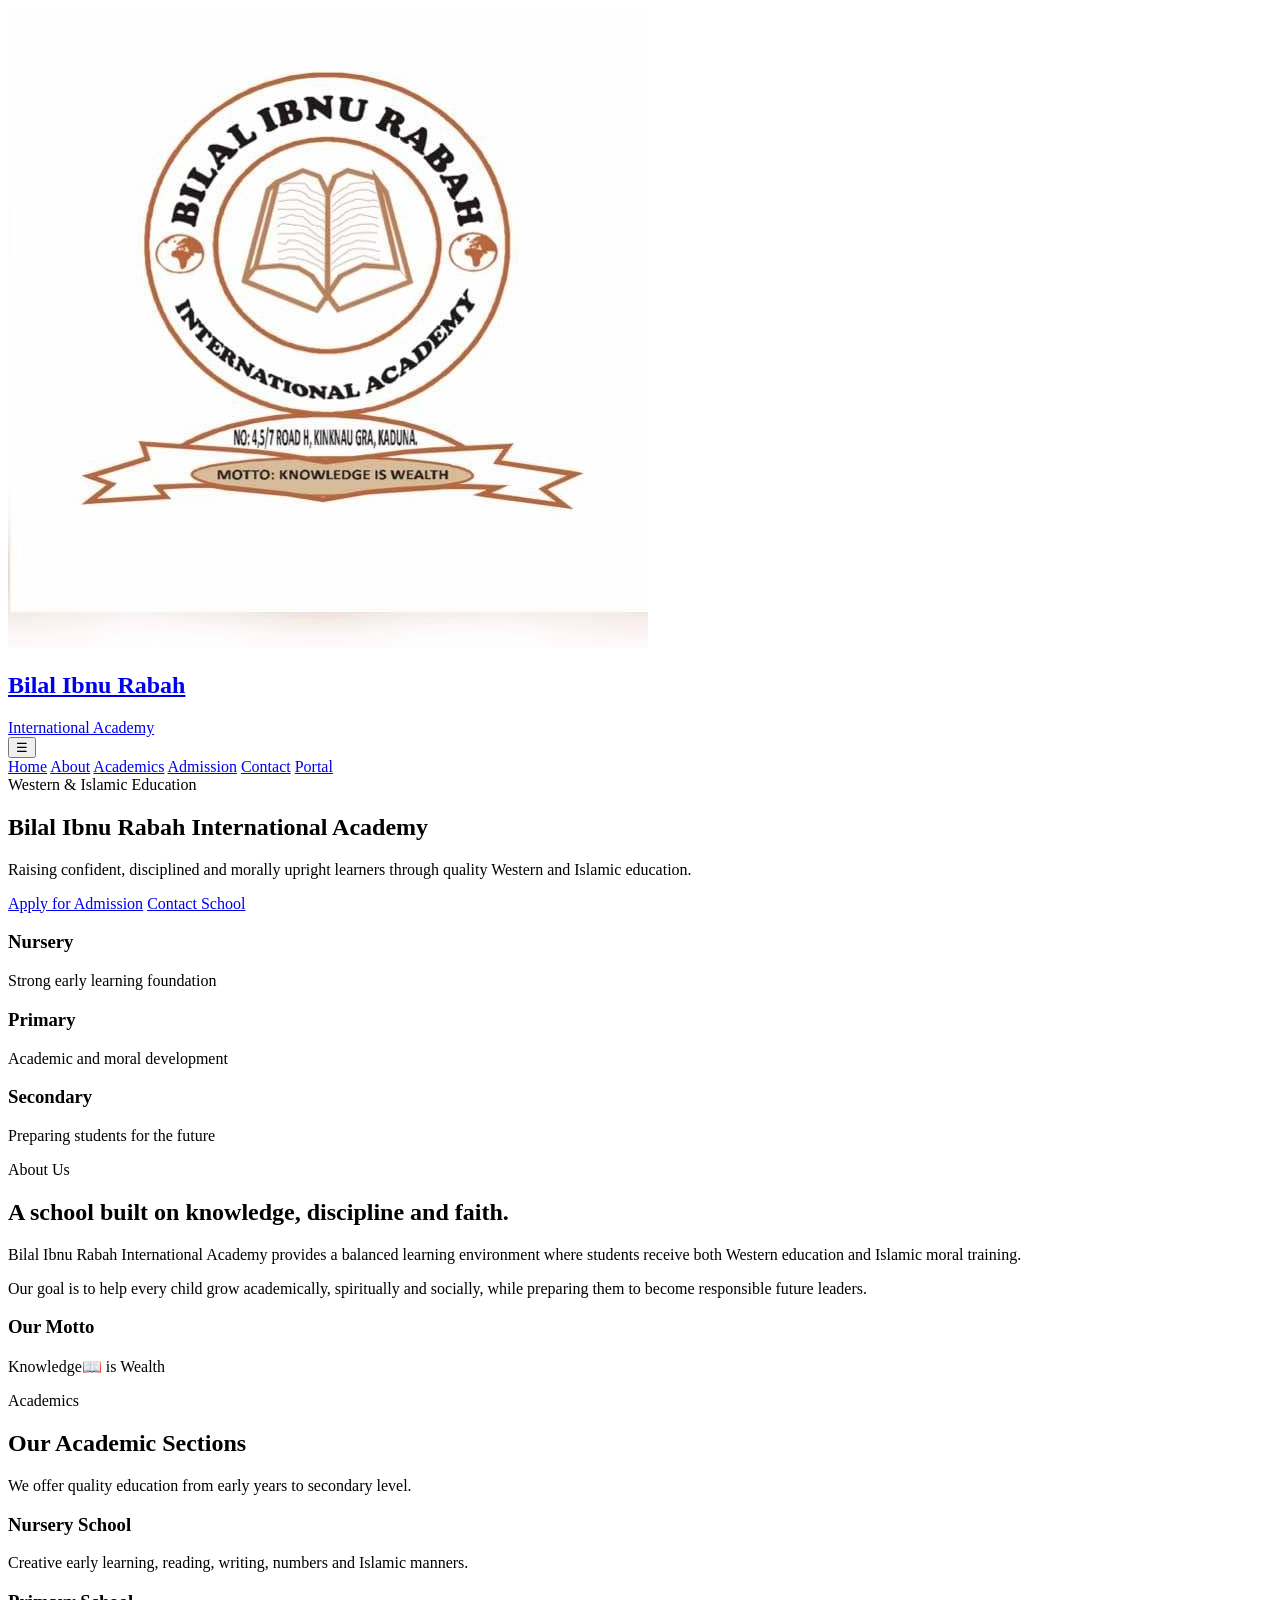
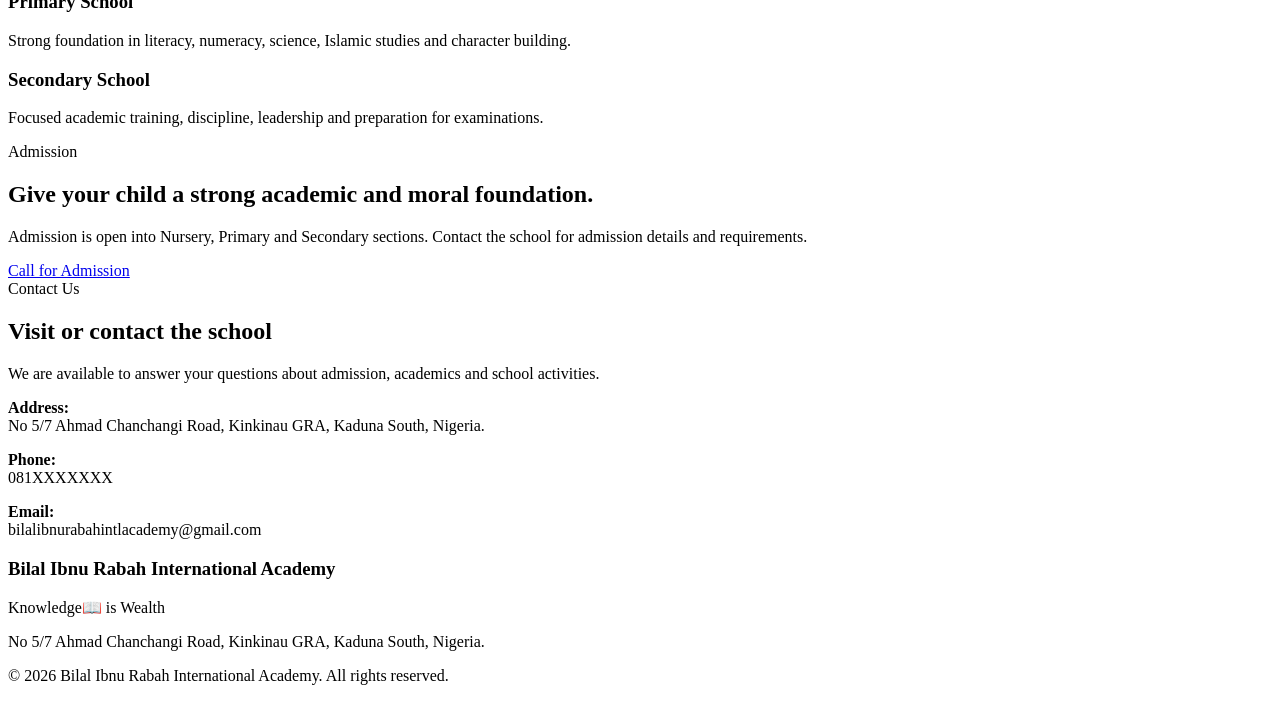
==== index.html @ 31c6681a "Create index.html" ====
<!DOCTYPE html>
<html lang="en">
<head>
  <meta charset="UTF-8" />
  <meta name="viewport" content="width=device-width, initial-scale=1.0" />
  <title>Bilal Ibnu Rabah International Academy</title>
  <link rel="stylesheet" href="style.css" />
</head>
<body>

<header class="header">
  <div class="container nav">
    <a href="index.html" class="logo-box">
      <img src="bilal logo.png" alt="Bilal Ibnu Rabah International Academy Logo">
      <div>
        <h2>Bilal Ibnu Rabah</h2>
        <span>International Academy</span>
      </div>
    </a>

    <button class="menu-btn" onclick="toggleMenu()">☰</button>

    <nav class="nav-links" id="navLinks">
      <a href="index.html">Home</a>
      <a href="#about">About</a>
      <a href="#academics">Academics</a>
      <a href="#admission">Admission</a>
      <a href="#contact">Contact</a>
      <a href="portal.html" class="portal-btn">Portal</a>
    </nav>
  </div>
</header>

<section class="hero">
  <div class="hero-overlay"></div>
  <div class="container hero-content">
    <span class="tag">Western & Islamic Education</span>
    <h1>Bilal Ibnu Rabah International Academy</h1>
    <p>
      Raising confident, disciplined and morally upright learners through quality
      Western and Islamic education.
    </p>

    <div class="hero-buttons">
      <a href="#admission" class="btn primary">Apply for Admission</a>
      <a href="#contact" class="btn secondary">Contact School</a>
    </div>
  </div>
</section>

<section class="stats">
  <div class="container stats-grid">
    <div>
      <h3>Nursery</h3>
      <p>Strong early learning foundation</p>
    </div>
    <div>
      <h3>Primary</h3>
      <p>Academic and moral development</p>
    </div>
    <div>
      <h3>Secondary</h3>
      <p>Preparing students for the future</p>
    </div>
  </div>
</section>

<section class="section" id="about">
  <div class="container about-grid">
    <div>
      <span class="section-tag">About Us</span>
      <h2>A school built on knowledge, discipline and faith.</h2>
      <p>
        Bilal Ibnu Rabah International Academy provides a balanced learning
        environment where students receive both Western education and Islamic
        moral training.
      </p>
      <p>
        Our goal is to help every child grow academically, spiritually and socially,
        while preparing them to become responsible future leaders.
      </p>
    </div>

    <div class="about-card">
      <h3>Our Motto</h3>
      <p>Knowledge📖 is Wealth</p>
    </div>
  </div>
</section>

<section class="section light" id="academics">
  <div class="container">
    <div class="center">
      <span class="section-tag">Academics</span>
      <h2>Our Academic Sections</h2>
      <p>We offer quality education from early years to secondary level.</p>
    </div>

    <div class="cards">
      <div class="card">
        <h3>Nursery School</h3>
        <p>Creative early learning, reading, writing, numbers and Islamic manners.</p>
      </div>

      <div class="card">
        <h3>Primary School</h3>
        <p>Strong foundation in literacy, numeracy, science, Islamic studies and character building.</p>
      </div>

      <div class="card">
        <h3>Secondary School</h3>
        <p>Focused academic training, discipline, leadership and preparation for examinations.</p>
      </div>
    </div>
  </div>
</section>

<section class="section admission" id="admission">
  <div class="container admission-box">
    <div>
      <span class="section-tag">Admission</span>
      <h2>Give your child a strong academic and moral foundation.</h2>
      <p>
        Admission is open into Nursery, Primary and Secondary sections.
        Contact the school for admission details and requirements.
      </p>
    </div>

    <a href="tel:081XXXXXXX" class="btn primary">Call for Admission</a>
  </div>
</section>

<section class="section" id="contact">
  <div class="container contact-grid">
    <div>
      <span class="section-tag">Contact Us</span>
      <h2>Visit or contact the school</h2>
      <p>We are available to answer your questions about admission, academics and school activities.</p>
    </div>

    <div class="contact-card">
      <p><strong>Address:</strong><br>No 5/7 Ahmad Chanchangi Road, Kinkinau GRA, Kaduna South, Nigeria.</p>
      <p><strong>Phone:</strong><br>081XXXXXXX</p>
      <p><strong>Email:</strong><br>bilalibnurabahintlacademy@gmail.com</p>
    </div>
  </div>
</section>

<footer class="footer">
  <div class="container footer-grid">
    <div>
      <h3>Bilal Ibnu Rabah International Academy</h3>
      <p>Knowledge📖 is Wealth</p>
    </div>

    <div>
      <p>No 5/7 Ahmad Chanchangi Road, Kinkinau GRA, Kaduna South, Nigeria.</p>
      <p>© 2026 Bilal Ibnu Rabah International Academy. All rights reserved.</p>
    </div>
  </div>
</footer>

<script>
  function toggleMenu() {
    document.getElementById("navLinks").classList.toggle("show");
  }
</script>

</body>
</html>
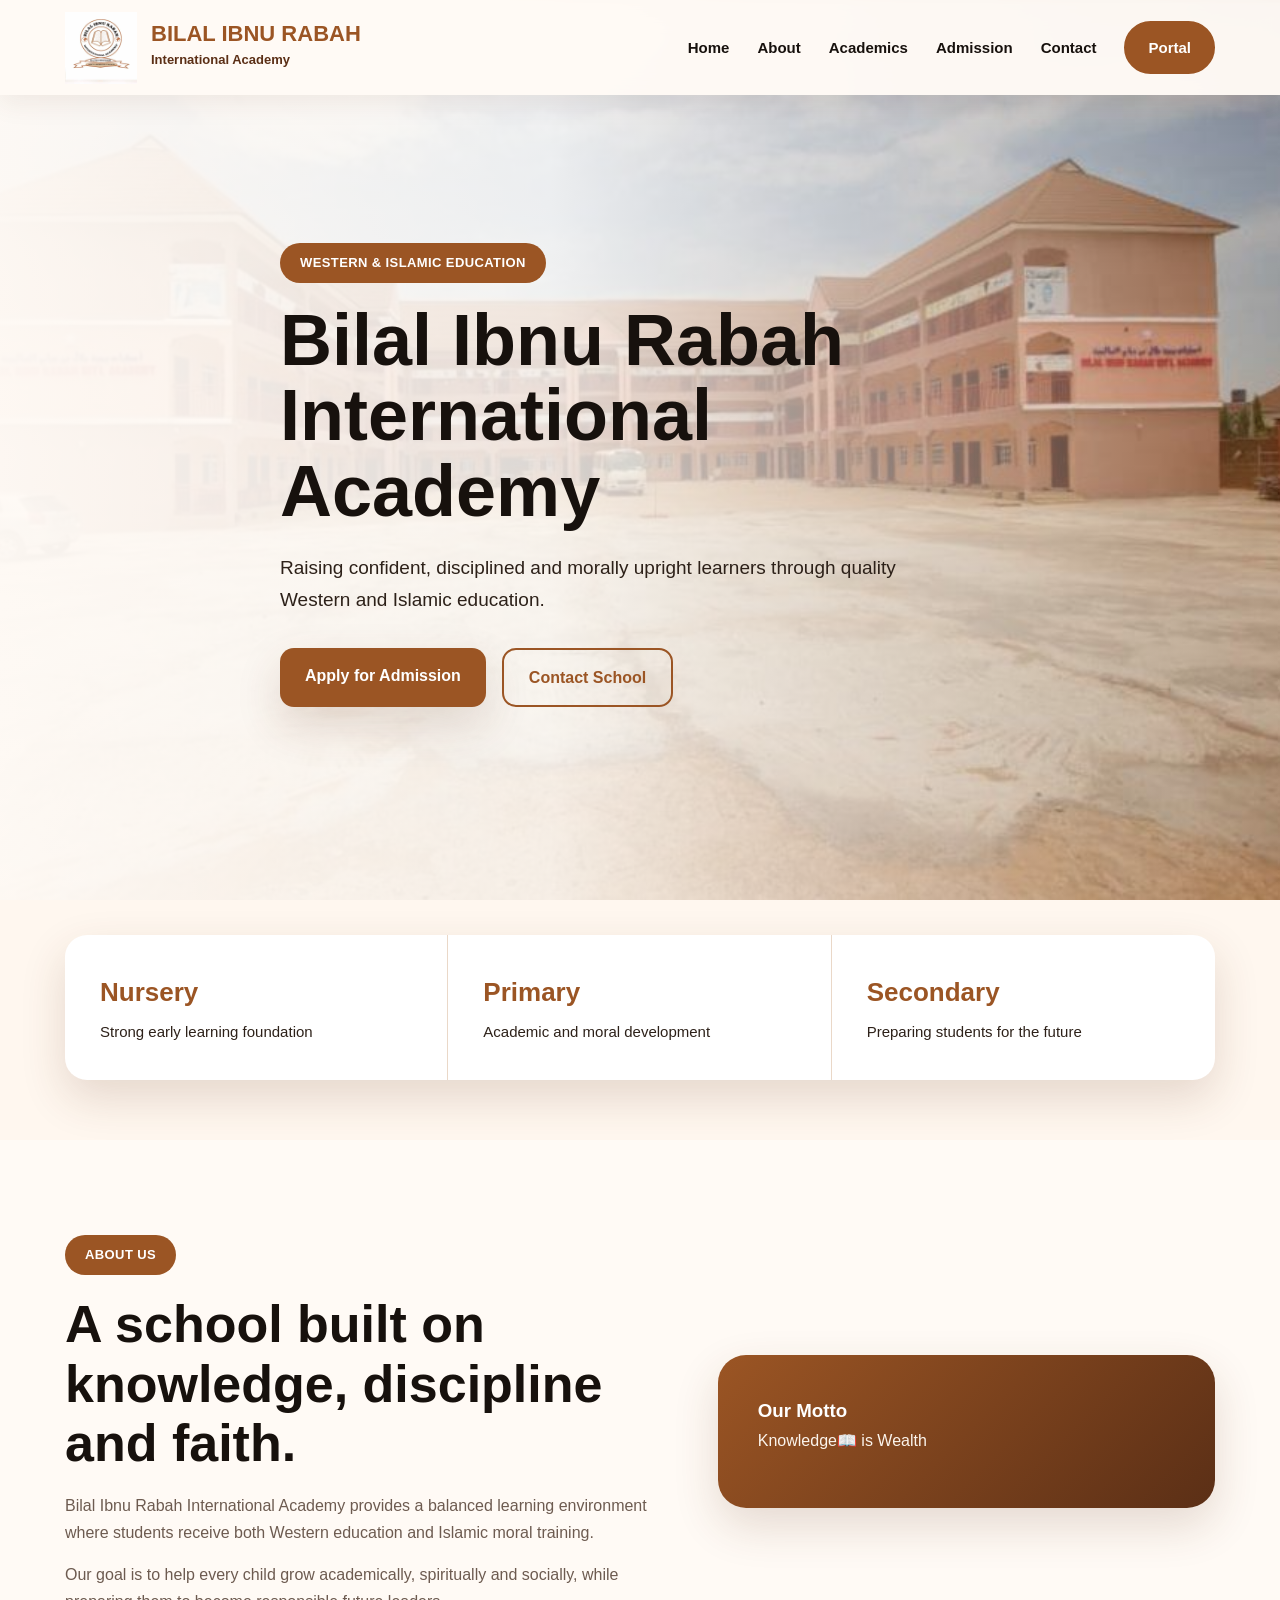
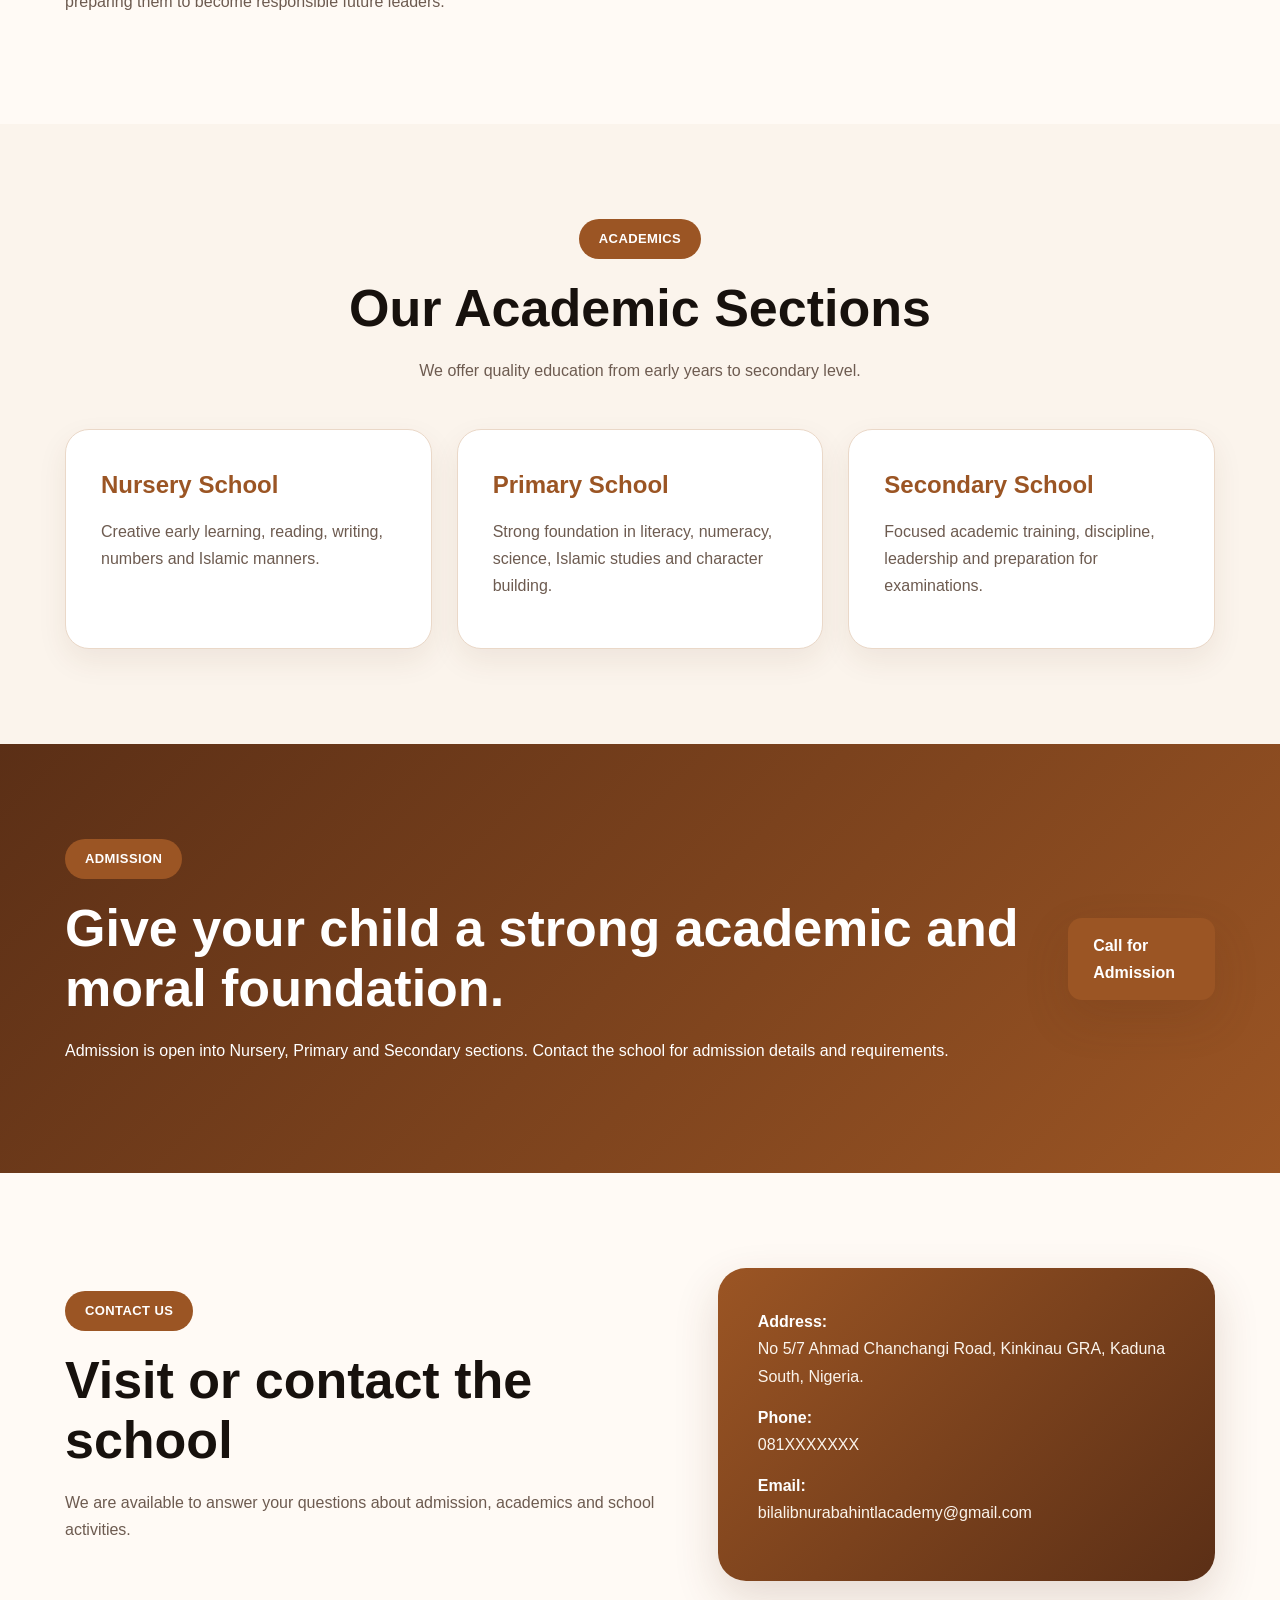
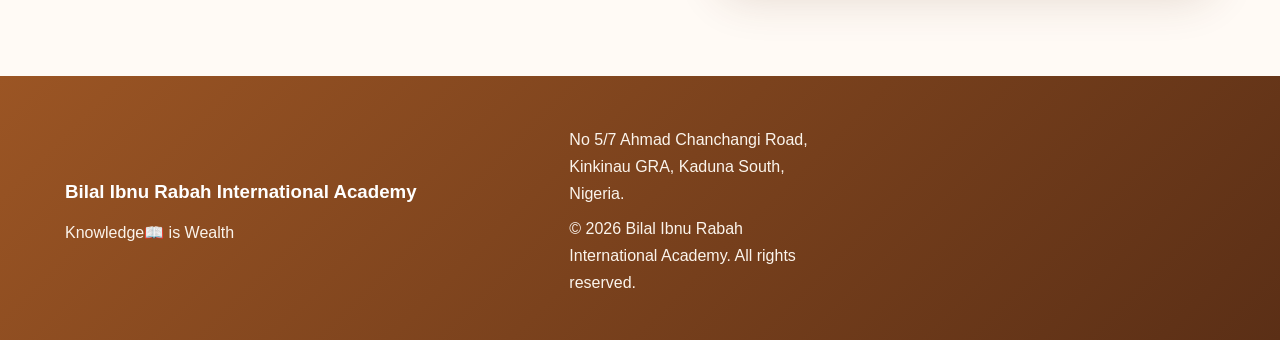
==== commit 765fadf8: "Update index.html" ====
--- a/index.html
+++ b/index.html
@@ -21,13 +21,13 @@
     <button class="menu-btn" onclick="toggleMenu()">☰</button>
 
     <nav class="nav-links" id="navLinks">
-      <a href="index.html">Home</a>
-      <a href="#about">About</a>
-      <a href="#academics">Academics</a>
-      <a href="#admission">Admission</a>
-      <a href="#contact">Contact</a>
-      <a href="portal.html" class="portal-btn">Portal</a>
-    </nav>
+  <a href="index.html">Home</a>
+  <a href="about.html">About</a>
+  <a href="academics.html">Academics</a>
+  <a href="admission.html">Admission</a>
+  <a href="contact.html">Contact</a>
+  <a href="portal.html" class="portal-btn">Portal</a>
+</nav>
   </div>
 </header>
 
--- a/style.css
+++ b/style.css
@@ -0,0 +1,664 @@
+* {
+  margin: 0;
+  padding: 0;
+  box-sizing: border-box;
+}
+
+:root {
+  --brown: #9b5524;
+  --brown-dark: #5b2f16;
+  --brown-light: #b66b32;
+  --cream: #fbf4ec;
+  --cream-soft: #fffaf5;
+  --white: #ffffff;
+  --black: #17110d;
+  --text: #2d2119;
+  --muted: #6d5b50;
+  --line: #ead8c8;
+  --shadow: 0 18px 45px rgba(91, 47, 22, 0.16);
+}
+
+html {
+  scroll-behavior: smooth;
+}
+
+body {
+  font-family: "Segoe UI", Arial, sans-serif;
+  background: var(--cream-soft);
+  color: var(--text);
+  line-height: 1.7;
+}
+
+.container {
+  width: min(1150px, 92%);
+  margin: auto;
+}
+
+/* HEADER */
+.header {
+  position: fixed;
+  top: 0;
+  width: 100%;
+  background: rgba(255, 250, 245, 0.97);
+  backdrop-filter: blur(14px);
+  z-index: 1000;
+  box-shadow: 0 8px 25px rgba(91, 47, 22, 0.08);
+}
+
+.nav {
+  height: 95px;
+  display: flex;
+  align-items: center;
+  justify-content: space-between;
+}
+
+.logo-box,
+.logo {
+  display: flex;
+  align-items: center;
+  gap: 14px;
+  text-decoration: none;
+  color: var(--black);
+}
+
+.logo-box img,
+.logo img {
+  width: 72px;
+  height: 72px;
+  object-fit: contain;
+}
+
+.logo-box h2,
+.logo h2 {
+  color: var(--brown);
+  font-size: 22px;
+  line-height: 1.05;
+  text-transform: uppercase;
+  font-weight: 900;
+}
+
+.logo-box span,
+.logo span {
+  color: var(--brown-dark);
+  font-size: 13px;
+  font-weight: 700;
+}
+
+.nav-links {
+  display: flex;
+  align-items: center;
+  gap: 28px;
+}
+
+.nav-links a {
+  color: var(--black);
+  text-decoration: none;
+  font-weight: 700;
+  font-size: 15px;
+  transition: 0.3s ease;
+}
+
+.nav-links a:hover,
+.nav-links a.active {
+  color: var(--brown);
+}
+
+.cta-btn,
+.portal-btn {
+  background: var(--brown);
+  color: var(--white) !important;
+  padding: 12px 22px;
+  border-radius: 35px;
+  border: 2px solid var(--brown);
+}
+
+.cta-btn:hover,
+.portal-btn:hover {
+  background: var(--brown-dark);
+  border-color: var(--brown-dark);
+}
+
+.menu-btn {
+  display: none;
+  border: none;
+  background: var(--brown);
+  color: var(--white);
+  font-size: 27px;
+  width: 48px;
+  height: 48px;
+  border-radius: 14px;
+  cursor: pointer;
+}
+
+/* HERO */
+.hero {
+  min-height: 100vh;
+  background: url("baground.jpg") center/cover no-repeat;
+  position: relative;
+  display: flex;
+  align-items: center;
+  padding-top: 110px;
+}
+
+.hero-overlay {
+  position: absolute;
+  inset: 0;
+  background: linear-gradient(
+    90deg,
+    rgba(255, 250, 245, 0.98) 0%,
+    rgba(255, 250, 245, 0.86) 43%,
+    rgba(155, 85, 36, 0.30) 100%
+  );
+}
+
+.hero-content {
+  position: relative;
+  z-index: 2;
+  max-width: 720px;
+}
+
+.tag,
+.hero-tag,
+.section-tag {
+  display: inline-block;
+  background: var(--brown);
+  color: var(--white);
+  padding: 9px 20px;
+  border-radius: 35px;
+  font-size: 13px;
+  font-weight: 900;
+  text-transform: uppercase;
+  letter-spacing: 0.4px;
+  margin-bottom: 20px;
+}
+
+.hero h1 {
+  color: var(--black);
+  font-size: clamp(42px, 6vw, 72px);
+  line-height: 1.05;
+  margin-bottom: 22px;
+  font-weight: 900;
+  max-width: 760px;
+}
+
+.hero h1 span {
+  color: var(--brown);
+}
+
+.hero p {
+  color: var(--text);
+  font-size: 19px;
+  max-width: 620px;
+  font-weight: 500;
+}
+
+.hero-buttons {
+  display: flex;
+  gap: 16px;
+  flex-wrap: wrap;
+  margin-top: 32px;
+}
+
+.btn {
+  display: inline-block;
+  padding: 14px 25px;
+  border-radius: 14px;
+  text-decoration: none;
+  font-weight: 900;
+  transition: 0.3s ease;
+}
+
+.primary,
+.primary-btn {
+  background: var(--brown);
+  color: var(--white);
+  box-shadow: var(--shadow);
+}
+
+.primary:hover,
+.primary-btn:hover {
+  background: var(--brown-dark);
+  transform: translateY(-3px);
+}
+
+.secondary,
+.outline-btn {
+  border: 2px solid var(--brown);
+  color: var(--brown);
+  background: transparent;
+}
+
+.secondary:hover,
+.outline-btn:hover {
+  background: var(--brown);
+  color: var(--white);
+}
+
+/* STATS / PROGRAM STRIP */
+.stats,
+.program-strip {
+  position: relative;
+  margin-top: -65px;
+  z-index: 5;
+}
+
+.stats-grid,
+.program-grid {
+  display: grid;
+  grid-template-columns: repeat(3, 1fr);
+  background: var(--white);
+  border-radius: 22px;
+  box-shadow: var(--shadow);
+  overflow: hidden;
+}
+
+.stats-grid div,
+.program-box {
+  padding: 35px;
+  border-right: 1px solid var(--line);
+}
+
+.stats-grid div:last-child,
+.program-box:last-child {
+  border-right: none;
+}
+
+.stats-grid h3,
+.program-box h3 {
+  color: var(--brown);
+  font-size: 26px;
+  margin-bottom: 5px;
+}
+
+.stats-grid p,
+.program-box p {
+  color: var(--text);
+  font-size: 15px;
+}
+
+.icon {
+  width: 58px;
+  height: 58px;
+  background: var(--brown);
+  color: var(--white);
+  border-radius: 50%;
+  display: grid;
+  place-items: center;
+  font-size: 25px;
+  margin-bottom: 12px;
+}
+
+/* SECTIONS */
+.section {
+  padding: 95px 0;
+}
+
+.light {
+  background: var(--cream);
+}
+
+.section h2 {
+  color: var(--black);
+  font-size: clamp(32px, 5vw, 52px);
+  line-height: 1.15;
+  margin-bottom: 18px;
+  font-weight: 900;
+}
+
+.section p {
+  color: var(--muted);
+  margin-bottom: 14px;
+}
+
+.about-grid,
+.contact-grid,
+.why-grid,
+.footer-grid {
+  display: grid;
+  grid-template-columns: 1.1fr 0.9fr;
+  gap: 45px;
+  align-items: center;
+}
+
+.about-card,
+.contact-card,
+.motto-card {
+  background: linear-gradient(135deg, var(--brown), var(--brown-dark));
+  color: var(--white);
+  padding: 40px;
+  border-radius: 28px;
+  box-shadow: var(--shadow);
+}
+
+.about-card h3,
+.contact-card strong {
+  color: var(--white);
+}
+
+.about-card p,
+.contact-card p {
+  color: var(--cream);
+}
+
+.motto-card {
+  text-align: center;
+}
+
+.motto-card img {
+  width: 135px;
+  height: 135px;
+  object-fit: contain;
+  background: var(--white);
+  border-radius: 50%;
+  padding: 10px;
+  margin-bottom: 18px;
+}
+
+.motto-card h3 {
+  font-size: 34px;
+  line-height: 1.2;
+}
+
+.center,
+.section-heading {
+  text-align: center;
+  max-width: 720px;
+  margin: 0 auto 45px;
+}
+
+.cards {
+  display: grid;
+  grid-template-columns: repeat(3, 1fr);
+  gap: 25px;
+}
+
+.card {
+  background: var(--white);
+  padding: 35px;
+  border-radius: 24px;
+  border: 1px solid var(--line);
+  box-shadow: 0 12px 30px rgba(91, 47, 22, 0.08);
+  transition: 0.3s ease;
+}
+
+.card:hover {
+  transform: translateY(-8px);
+  box-shadow: var(--shadow);
+}
+
+.card h3 {
+  color: var(--brown);
+  font-size: 24px;
+  margin-bottom: 12px;
+}
+
+/* ADMISSION */
+.admission {
+  background: linear-gradient(135deg, var(--brown-dark), var(--brown));
+  color: var(--white);
+}
+
+.admission h2,
+.admission p {
+  color: var(--white);
+}
+
+.admission-box {
+  display: flex;
+  justify-content: space-between;
+  align-items: center;
+  gap: 35px;
+}
+
+.white-btn {
+  background: var(--white);
+  color: var(--brown);
+}
+
+.white-btn:hover {
+  background: var(--cream);
+  transform: translateY(-3px);
+}
+
+.light-tag {
+  background: var(--white);
+  color: var(--brown);
+}
+
+/* GALLERY */
+.gallery-preview {
+  display: grid;
+  grid-template-columns: repeat(3, 1fr);
+  gap: 25px;
+}
+
+.gallery-preview div {
+  height: 210px;
+  border-radius: 24px;
+  background: linear-gradient(135deg, var(--brown), var(--brown-dark));
+  color: var(--white);
+  display: grid;
+  place-items: center;
+  font-weight: 900;
+  font-size: 22px;
+  box-shadow: var(--shadow);
+}
+
+/* FOOTER */
+.footer {
+  background: linear-gradient(135deg, var(--brown), var(--brown-dark));
+  color: var(--white);
+  padding: 50px 0 0;
+}
+
+.footer-grid {
+  grid-template-columns: 1.3fr 0.7fr 1fr;
+  padding-bottom: 35px;
+}
+
+.footer-brand {
+  display: flex;
+  align-items: center;
+  gap: 15px;
+}
+
+.footer-brand img {
+  width: 78px;
+  height: 78px;
+  object-fit: contain;
+  background: var(--white);
+  border-radius: 50%;
+  padding: 6px;
+}
+
+.footer h3,
+.footer h4 {
+  color: var(--white);
+  margin-bottom: 12px;
+}
+
+.footer p,
+.footer a {
+  color: var(--cream);
+  text-decoration: none;
+  display: block;
+  margin-bottom: 8px;
+}
+
+.footer a:hover {
+  color: var(--white);
+}
+
+.copyright {
+  text-align: center;
+  padding: 18px;
+  border-top: 1px solid rgba(255,255,255,0.18);
+  color: var(--cream);
+}
+
+/* MOBILE */
+@media (max-width: 900px) {
+  .nav {
+    height: 86px;
+  }
+
+  .logo-box img,
+  .logo img {
+    width: 55px;
+    height: 55px;
+  }
+
+  .logo-box h2,
+  .logo h2 {
+    font-size: 15px;
+  }
+
+  .logo-box span,
+  .logo span {
+    font-size: 11px;
+  }
+
+  .menu-btn {
+    display: block;
+  }
+
+  .nav-links {
+    position: absolute;
+    top: 86px;
+    left: 0;
+    width: 100%;
+    background: var(--cream-soft);
+    flex-direction: column;
+    align-items: flex-start;
+    padding: 25px 7%;
+    display: none;
+    box-shadow: 0 18px 35px rgba(91, 47, 22, 0.14);
+  }
+
+  .nav-links.show {
+    display: flex;
+  }
+
+  .nav-links a {
+    width: 100%;
+  }
+
+  .hero {
+    min-height: 92vh;
+    padding-top: 95px;
+  }
+
+  .hero h1 {
+    font-size: 42px;
+  }
+
+  .hero p {
+    font-size: 17px;
+  }
+
+  .stats,
+  .program-strip {
+    margin-top: 0;
+  }
+
+  .stats-grid,
+  .program-grid,
+  .cards,
+  .gallery-preview,
+  .about-grid,
+  .contact-grid,
+  .why-grid,
+  .footer-grid {
+    grid-template-columns: 1fr;
+  }
+
+  .stats-grid div,
+  .program-box {
+    border-right: none;
+    border-bottom: 1px solid var(--line);
+  }
+
+  .stats-grid div:last-child,
+  .program-box:last-child {
+    border-bottom: none;
+  }
+
+  .admission-box {
+    flex-direction: column;
+    align-items: flex-start;
+  }
+
+  .section {
+    padding: 75px 0;
+  }
+}
+
+/* FIX PROGRAM CARD POSITION */
+.stats,
+.program-strip {
+  margin-top: 0 !important;
+  padding: 35px 0 60px;
+  background: #fff7ef;
+}
+
+.stats-grid,
+.program-grid {
+  margin-top: 0 !important;
+}
+
+.hero {
+  padding-bottom: 60px;
+}
+
+@media (max-width: 900px) {
+  .stats,
+  .program-strip {
+    padding: 25px 0 45px;
+  }
+}
+
+.page-hero {
+  min-height: 55vh;
+  background: url("baground.jpg") center/cover no-repeat;
+  position: relative;
+  display: flex;
+  align-items: center;
+  padding-top: 130px;
+}
+
+.page-hero-overlay {
+  position: absolute;
+  inset: 0;
+  background: linear-gradient(
+    90deg,
+    rgba(255, 255, 255, 0.96),
+    rgba(255, 247, 239, 0.88),
+    rgba(155, 85, 36, 0.35)
+  );
+}
+
+.page-hero-content {
+  position: relative;
+  z-index: 2;
+  max-width: 760px;
+}
+
+.page-hero h1 {
+  font-size: clamp(38px, 6vw, 65px);
+  line-height: 1.05;
+  color: var(--black);
+  margin-bottom: 18px;
+}
+
+.page-hero p {
+  color: var(--text);
+  font-size: 19px;
+  max-width: 680px;
+}
+
+.about-page {
+  background: var(--white);
+}
+
+
+
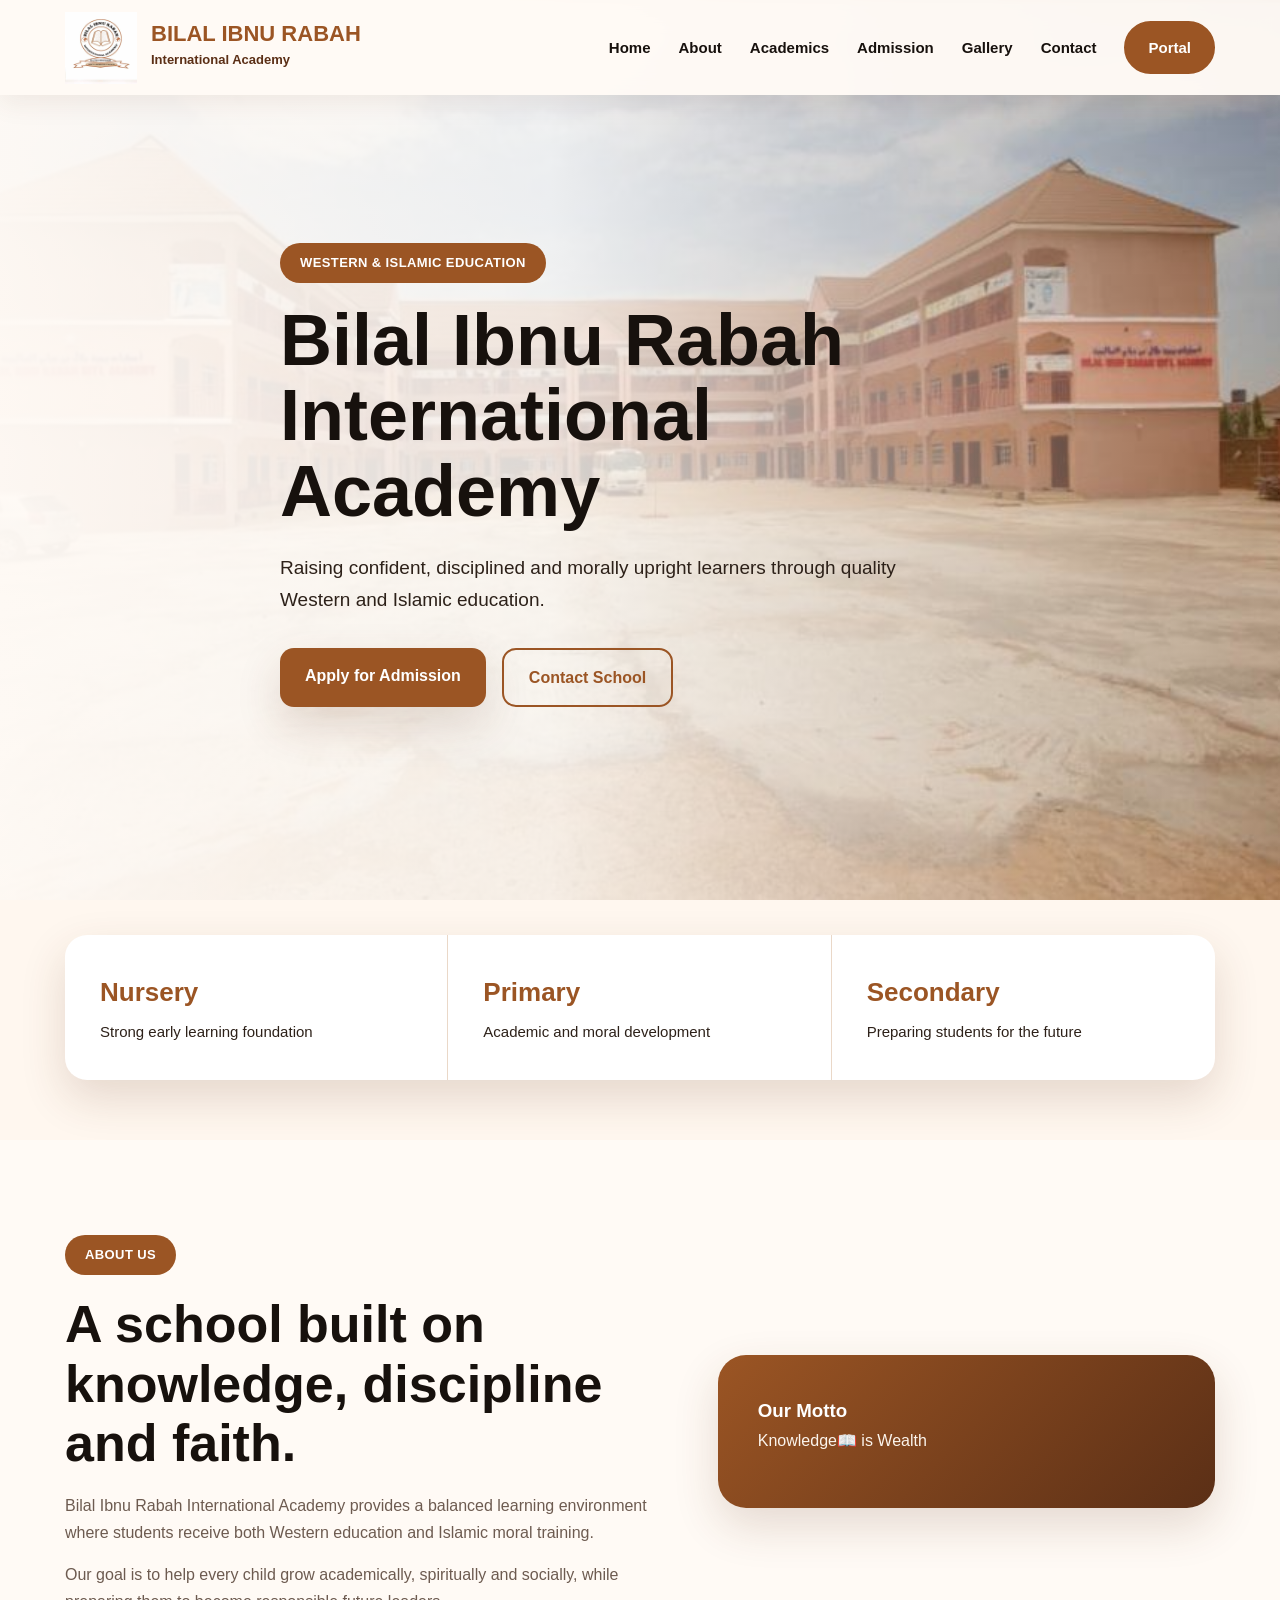
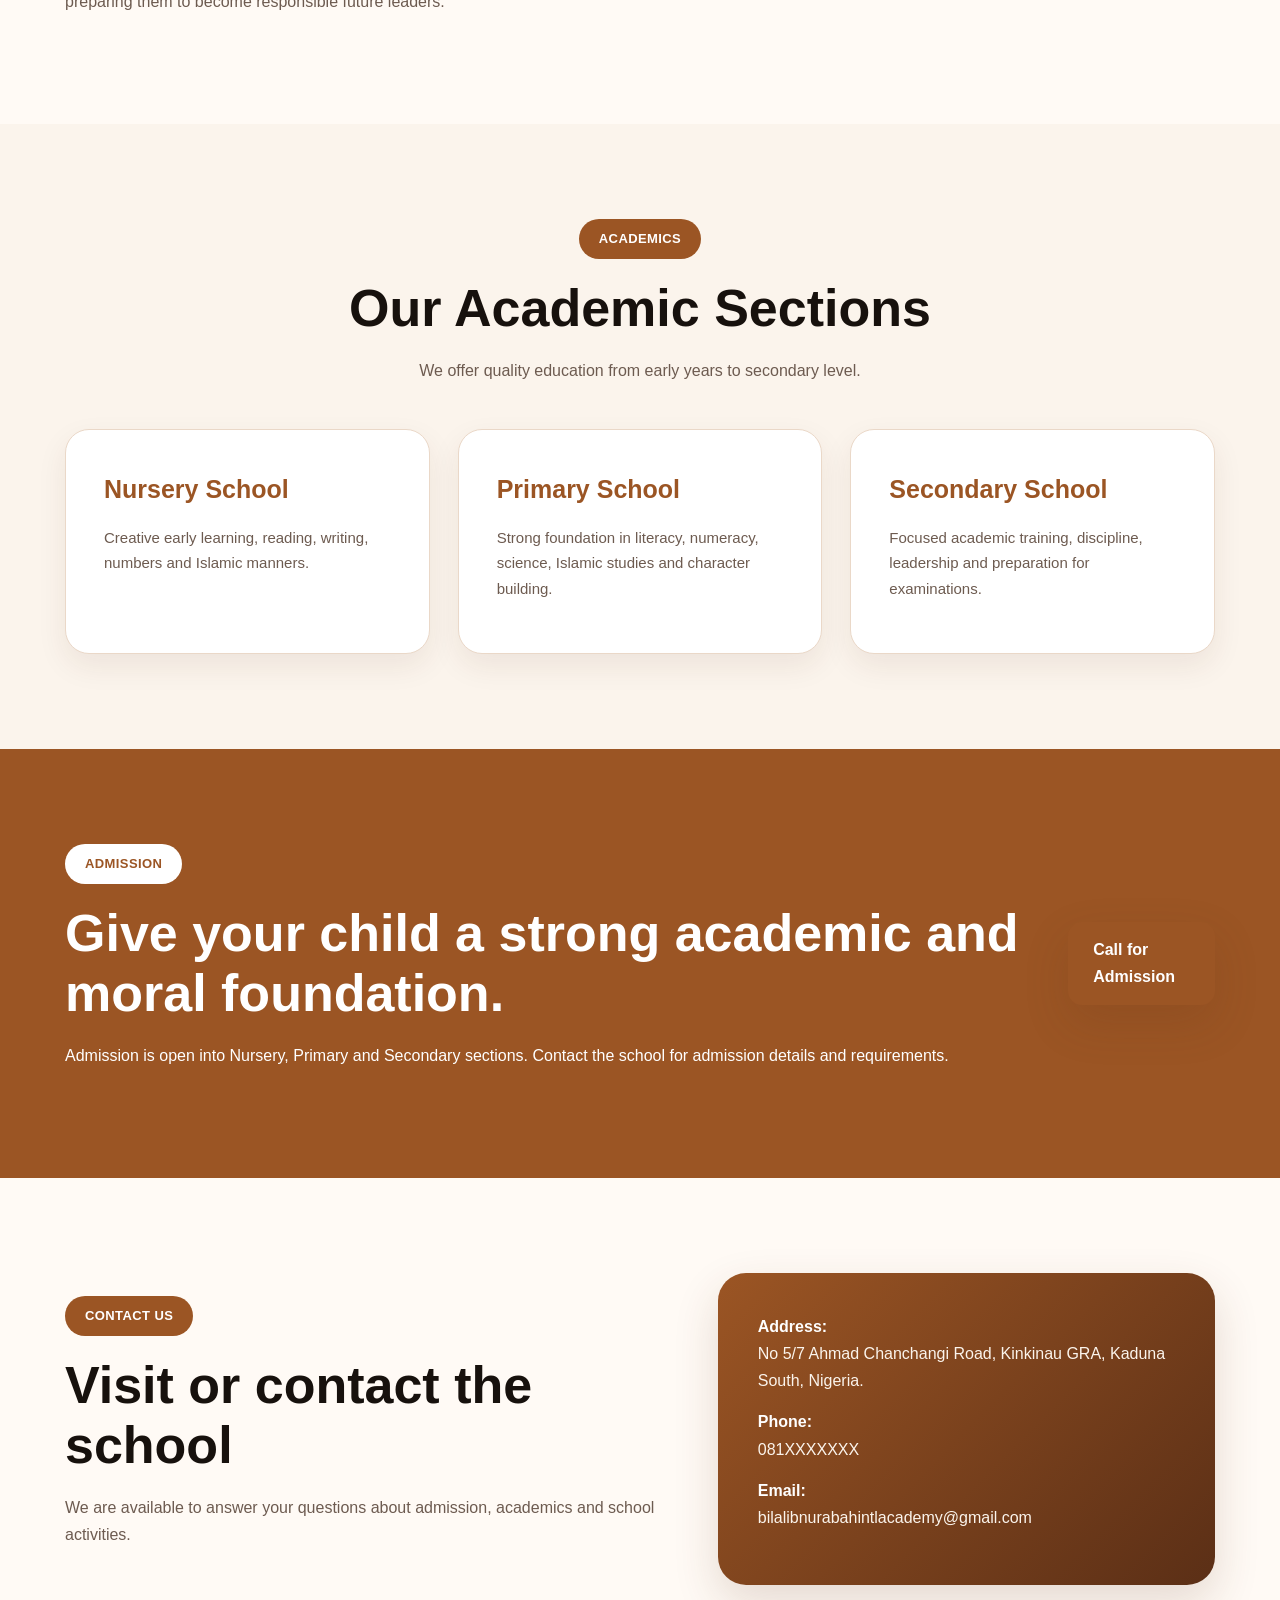
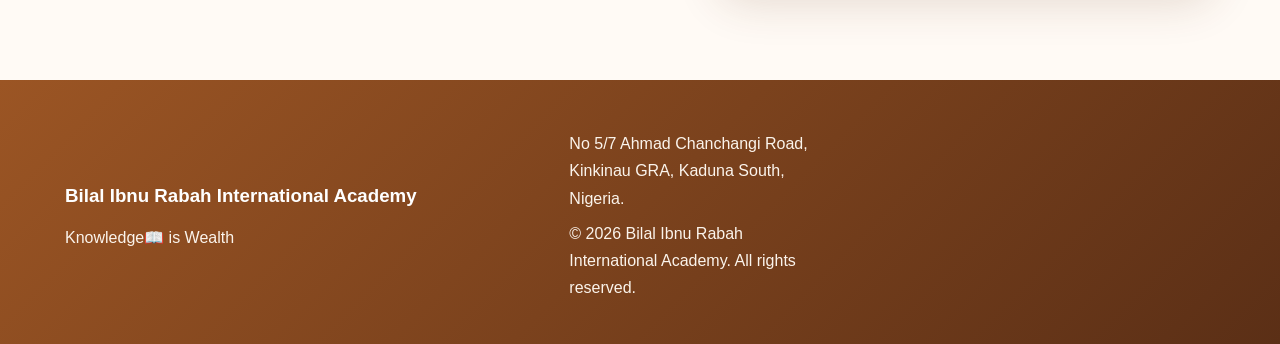
==== commit a9aeed2d: "Update index.html" ====
--- a/index.html
+++ b/index.html
@@ -25,6 +25,7 @@
   <a href="about.html">About</a>
   <a href="academics.html">Academics</a>
   <a href="admission.html">Admission</a>
+  <a href="gallery.html">Gallery</a>
   <a href="contact.html">Contact</a>
   <a href="portal.html" class="portal-btn">Portal</a>
 </nav>
--- a/style.css
+++ b/style.css
@@ -660,5 +660,1026 @@
   background: var(--white);
 }
 
-
-
+/* =========================
+ACADEMICS PAGE
+========================= */
+
+.page-hero {
+  min-height: 58vh;
+  background: url("baground.jpg") center/cover no-repeat;
+  position: relative;
+  display: flex;
+  align-items: center;
+  padding-top: 120px;
+}
+
+.page-hero-overlay {
+  position: absolute;
+  inset: 0;
+  background: linear-gradient(
+    90deg,
+    rgba(255,255,255,0.97) 0%,
+    rgba(255,247,239,0.90) 45%,
+    rgba(155,85,36,0.30) 100%
+  );
+}
+
+.page-hero-content {
+  position: relative;
+  z-index: 2;
+  max-width: 760px;
+}
+
+.page-hero h1 {
+  color: var(--black);
+  font-size: clamp(40px, 6vw, 68px);
+  line-height: 1.05;
+  margin-bottom: 18px;
+  font-weight: 900;
+}
+
+.page-hero p {
+  color: var(--text);
+  font-size: 19px;
+  max-width: 680px;
+}
+
+/* SECTION HEADING */
+
+.section-heading {
+  text-align: center;
+  max-width: 760px;
+  margin: 0 auto 50px;
+}
+
+.section-heading h2 {
+  margin-top: 12px;
+}
+
+/* CARDS */
+
+.cards {
+  display: grid;
+  grid-template-columns: repeat(3, 1fr);
+  gap: 28px;
+}
+
+.card {
+  background: var(--white);
+  padding: 38px;
+  border-radius: 24px;
+  border: 1px solid var(--line);
+  box-shadow: 0 12px 30px rgba(75, 40, 21, 0.08);
+  transition: 0.3s ease;
+}
+
+.card:hover {
+  transform: translateY(-8px);
+  box-shadow: var(--shadow);
+}
+
+.card h3 {
+  color: var(--brown);
+  font-size: 25px;
+  margin-bottom: 14px;
+  font-weight: 900;
+}
+
+.card p {
+  color: var(--muted);
+  font-size: 15px;
+}
+
+/* WHY GRID */
+
+.why-grid {
+  display: grid;
+  grid-template-columns: 1.1fr 0.9fr;
+  gap: 45px;
+  align-items: center;
+}
+
+/* FEATURES */
+
+.features {
+  margin-top: 25px;
+}
+
+.features p {
+  background: var(--white);
+  border-left: 4px solid var(--brown);
+  padding: 14px 18px;
+  border-radius: 10px;
+  margin-bottom: 14px;
+  font-weight: 700;
+  color: var(--text);
+  box-shadow: 0 5px 15px rgba(75, 40, 21, 0.05);
+}
+
+/* STATS CARD */
+
+.stats-card {
+  background: linear-gradient(
+    135deg,
+    var(--brown),
+    var(--dark)
+  );
+  padding: 40px;
+  border-radius: 28px;
+  color: var(--white);
+  box-shadow: var(--shadow);
+}
+
+.stats-card div {
+  padding-bottom: 22px;
+  margin-bottom: 22px;
+  border-bottom: 1px solid rgba(255,255,255,0.18);
+}
+
+.stats-card div:last-child {
+  border-bottom: none;
+  margin-bottom: 0;
+  padding-bottom: 0;
+}
+
+.stats-card h3 {
+  font-size: 38px;
+  margin-bottom: 8px;
+  font-weight: 900;
+}
+
+.stats-card p {
+  color: var(--cream);
+}
+
+/* ADMISSION */
+
+.admission {
+  background: linear-gradient(
+    135deg,
+    var(--dark),
+    var(--brown)
+  );
+}
+
+.admission-box {
+  display: flex;
+  justify-content: space-between;
+  align-items: center;
+  gap: 35px;
+}
+
+.light-tag {
+  background: var(--white);
+  color: var(--brown);
+}
+
+.white-btn {
+  background: var(--white);
+  color: var(--brown);
+  padding: 15px 28px;
+  border-radius: 14px;
+  font-weight: 900;
+  text-decoration: none;
+}
+
+.white-btn:hover {
+  background: var(--cream);
+  transform: translateY(-3px);
+}
+
+/* MOBILE */
+
+@media (max-width: 900px) {
+
+  .page-hero {
+    min-height: 50vh;
+    padding-top: 100px;
+  }
+
+  .page-hero h1 {
+    font-size: 42px;
+  }
+
+  .page-hero p {
+    font-size: 17px;
+  }
+
+  .cards,
+  .why-grid {
+    grid-template-columns: 1fr;
+  }
+
+  .admission-box {
+    flex-direction: column;
+    align-items: flex-start;
+  }
+
+}
+
+/* ADMISSION FORM */
+
+.admission-form {
+  background: var(--white);
+  padding: 45px;
+  border-radius: 28px;
+  box-shadow: var(--shadow);
+  border: 1px solid var(--line);
+  max-width: 1000px;
+  margin: auto;
+}
+
+.form-grid {
+  display: grid;
+  grid-template-columns: repeat(2, 1fr);
+  gap: 22px;
+}
+
+.input-box {
+  margin-bottom: 22px;
+}
+
+.input-box label {
+  display: block;
+  margin-bottom: 8px;
+  color: var(--brown);
+  font-weight: 800;
+}
+
+.input-box input,
+.input-box select,
+.input-box textarea {
+  width: 100%;
+  padding: 15px;
+  border-radius: 14px;
+  border: 1px solid var(--line);
+  background: var(--cream);
+  font-size: 15px;
+  outline: none;
+  color: var(--text);
+}
+
+.input-box input:focus,
+.input-box select:focus,
+.input-box textarea:focus {
+  border-color: var(--brown);
+}
+
+.submit-btn {
+  width: 100%;
+  border: none;
+  background: var(--brown);
+  color: var(--white);
+  padding: 16px;
+  border-radius: 14px;
+  font-size: 16px;
+  font-weight: 900;
+  cursor: pointer;
+  transition: 0.3s ease;
+}
+
+.submit-btn:hover {
+  background: var(--dark);
+}
+
+@media (max-width: 900px) {
+
+  .admission-form {
+    padding: 28px;
+  }
+
+  .form-grid {
+    grid-template-columns: 1fr;
+  }
+
+}
+
+/* CONTACT PAGE */
+
+.contact-page-grid {
+  display: grid;
+  grid-template-columns: 1fr 1fr;
+  gap: 35px;
+  align-items: start;
+}
+
+.contact-info-box,
+.contact-form-box {
+  background: var(--white);
+  padding: 40px;
+  border-radius: 28px;
+  box-shadow: var(--shadow);
+  border: 1px solid var(--line);
+}
+
+.contact-info-box h2 {
+  color: var(--black);
+  font-size: 42px;
+  line-height: 1.1;
+  margin-bottom: 18px;
+}
+
+.contact-list {
+  margin-top: 25px;
+}
+
+.contact-list div {
+  padding: 18px 0;
+  border-bottom: 1px solid var(--line);
+}
+
+.contact-list div:last-child {
+  border-bottom: none;
+}
+
+.contact-list strong {
+  color: var(--brown);
+  font-size: 17px;
+}
+
+.contact-form-box h3 {
+  color: var(--brown);
+  font-size: 30px;
+  margin-bottom: 25px;
+}
+
+@media (max-width: 900px) {
+  .contact-page-grid {
+    grid-template-columns: 1fr;
+  }
+
+  .contact-info-box,
+  .contact-form-box {
+    padding: 28px;
+  }
+
+  .contact-info-box h2 {
+    font-size: 34px;
+  }
+}
+
+/* PORTAL PAGE */
+
+.portal-grid {
+  display: grid;
+  grid-template-columns: repeat(3, 1fr);
+  gap: 25px;
+}
+
+.portal-card {
+  background: var(--white);
+  padding: 38px;
+  border-radius: 28px;
+  border: 1px solid var(--line);
+  box-shadow: var(--shadow);
+  transition: 0.3s ease;
+}
+
+.portal-card:hover {
+  transform: translateY(-8px);
+}
+
+.portal-icon {
+  width: 70px;
+  height: 70px;
+  background: var(--brown);
+  color: var(--white);
+  border-radius: 50%;
+  display: grid;
+  place-items: center;
+  font-size: 30px;
+  margin-bottom: 20px;
+}
+
+.portal-card h3 {
+  color: var(--brown);
+  font-size: 25px;
+  margin-bottom: 12px;
+}
+
+.portal-card p {
+  color: var(--muted);
+  margin-bottom: 25px;
+}
+
+@media (max-width: 900px) {
+  .portal-grid {
+    grid-template-columns: 1fr;
+  }
+}
+
+/* DASHBOARD */
+
+.dashboard-layout {
+  min-height: 100vh;
+  display: grid;
+  grid-template-columns: 280px 1fr;
+  background: var(--cream);
+}
+
+.dashboard-sidebar {
+  background: linear-gradient(180deg, var(--brown), var(--dark));
+  color: var(--white);
+  padding: 28px;
+  position: sticky;
+  top: 0;
+  height: 100vh;
+}
+
+.dash-logo {
+  text-align: center;
+  margin-bottom: 35px;
+}
+
+.dash-logo img {
+  width: 90px;
+  height: 90px;
+  object-fit: contain;
+  background: var(--white);
+  border-radius: 50%;
+  padding: 8px;
+  margin-bottom: 12px;
+}
+
+.dash-logo h3 {
+  font-size: 22px;
+}
+
+.dash-logo p {
+  color: var(--cream);
+  font-size: 13px;
+}
+
+.dash-menu {
+  display: grid;
+  gap: 12px;
+}
+
+.dash-menu a {
+  color: var(--white);
+  text-decoration: none;
+  padding: 13px 15px;
+  border-radius: 14px;
+  font-weight: 800;
+}
+
+.dash-menu a:hover,
+.dash-menu .active {
+  background: rgba(255,255,255,0.16);
+}
+
+.dashboard-main {
+  padding: 35px;
+}
+
+.dashboard-top {
+  background: var(--white);
+  padding: 28px;
+  border-radius: 24px;
+  box-shadow: var(--shadow);
+  display: flex;
+  justify-content: space-between;
+  gap: 25px;
+  align-items: center;
+  margin-bottom: 28px;
+}
+
+.dashboard-top h1 {
+  color: var(--brown);
+  font-size: 34px;
+}
+
+.dashboard-top p {
+  color: var(--muted);
+}
+
+.logout-btn {
+  background: var(--brown);
+  color: var(--white);
+  padding: 12px 22px;
+  border-radius: 14px;
+  text-decoration: none;
+  font-weight: 900;
+}
+
+.dash-cards {
+  display: grid;
+  grid-template-columns: repeat(4, 1fr);
+  gap: 20px;
+  margin-bottom: 28px;
+}
+
+.dash-card {
+  background: var(--white);
+  padding: 25px;
+  border-radius: 22px;
+  box-shadow: var(--shadow);
+  border: 1px solid var(--line);
+}
+
+.dash-card h3 {
+  color: var(--brown);
+  font-size: 17px;
+}
+
+.dash-card p {
+  color: var(--black);
+  font-size: 22px;
+  font-weight: 900;
+}
+
+.dashboard-section {
+  background: var(--white);
+  padding: 30px;
+  border-radius: 24px;
+  box-shadow: var(--shadow);
+  border: 1px solid var(--line);
+  margin-bottom: 28px;
+}
+
+.dash-section-title {
+  margin-bottom: 22px;
+}
+
+.dash-section-title h2 {
+  color: var(--brown);
+  font-size: 28px;
+}
+
+.dash-section-title p {
+  color: var(--muted);
+}
+
+.profile-grid {
+  display: grid;
+  grid-template-columns: repeat(2, 1fr);
+  gap: 18px;
+}
+
+.profile-grid div {
+  background: var(--cream);
+  padding: 16px;
+  border-radius: 14px;
+  color: var(--text);
+}
+
+.table-wrap {
+  width: 100%;
+  overflow-x: auto;
+}
+
+.result-table {
+  width: 100%;
+  border-collapse: collapse;
+  min-width: 850px;
+}
+
+.result-table th {
+  background: var(--brown);
+  color: var(--white);
+  padding: 14px;
+  text-align: left;
+  font-size: 14px;
+}
+
+.result-table td {
+  padding: 14px;
+  border-bottom: 1px solid var(--line);
+  color: var(--text);
+  font-weight: 600;
+}
+
+.result-table tr:nth-child(even) {
+  background: var(--cream);
+}
+
+.result-summary {
+  margin-top: 22px;
+  display: grid;
+  grid-template-columns: repeat(2, 1fr);
+  gap: 15px;
+}
+
+.result-summary div {
+  background: var(--cream);
+  padding: 15px;
+  border-radius: 14px;
+}
+
+.fees-box {
+  display: grid;
+  grid-template-columns: repeat(2, 1fr);
+  gap: 20px;
+}
+
+.fees-box div,
+.notice-box {
+  background: var(--cream);
+  padding: 20px;
+  border-radius: 16px;
+}
+
+.paid {
+  color: green;
+  font-weight: 900;
+}
+
+@media (max-width: 950px) {
+  .dashboard-layout {
+    grid-template-columns: 1fr;
+  }
+
+  .dashboard-sidebar {
+    position: relative;
+    height: auto;
+  }
+
+  .dashboard-main {
+    padding: 20px;
+  }
+
+  .dashboard-top {
+    flex-direction: column;
+    align-items: flex-start;
+  }
+
+  .dash-cards,
+  .profile-grid,
+  .result-summary,
+  .fees-box {
+    grid-template-columns: 1fr;
+  }
+}
+
+/* LOGIN PAGE */
+
+.login-page {
+  min-height: 100vh;
+  background: url("baground.jpg") center/cover no-repeat;
+  position: relative;
+  display: flex;
+  align-items: center;
+  justify-content: center;
+  padding: 40px;
+}
+
+.login-overlay {
+  position: absolute;
+  inset: 0;
+  background: linear-gradient(
+    135deg,
+    rgba(75,40,21,0.88),
+    rgba(155,85,36,0.70)
+  );
+}
+
+.login-container {
+  position: relative;
+  z-index: 2;
+  width: 100%;
+  max-width: 1200px;
+  background: rgba(255,255,255,0.95);
+  border-radius: 30px;
+  overflow: hidden;
+  display: grid;
+  grid-template-columns: 1fr 1fr;
+  box-shadow: 0 25px 60px rgba(0,0,0,0.25);
+}
+
+.login-left {
+  background: linear-gradient(
+    135deg,
+    var(--brown),
+    var(--dark)
+  );
+  color: var(--white);
+  padding: 60px;
+  display: flex;
+  align-items: center;
+}
+
+.login-brand img {
+  width: 120px;
+  height: 120px;
+  object-fit: contain;
+  background: var(--white);
+  border-radius: 50%;
+  padding: 10px;
+  margin-bottom: 25px;
+}
+
+.login-brand h1 {
+  font-size: 42px;
+  line-height: 1.1;
+  margin-bottom: 18px;
+}
+
+.login-brand p {
+  color: var(--cream);
+  font-size: 18px;
+  max-width: 450px;
+}
+
+.login-right {
+  padding: 60px;
+  display: flex;
+  align-items: center;
+}
+
+.login-form {
+  width: 100%;
+}
+
+.login-form h2 {
+  color: var(--brown);
+  font-size: 42px;
+  margin-bottom: 10px;
+}
+
+.login-text {
+  color: var(--muted);
+  margin-bottom: 28px;
+}
+
+.login-note {
+  margin-top: 18px;
+  color: var(--muted);
+  text-align: center;
+  font-size: 14px;
+}
+
+.login-form .input-box {
+  margin-bottom: 22px;
+}
+
+.login-form label {
+  display: block;
+  margin-bottom: 8px;
+  color: var(--brown);
+  font-weight: 800;
+}
+
+.login-form input,
+.login-form select {
+  width: 100%;
+  padding: 16px;
+  border-radius: 14px;
+  border: 1px solid var(--line);
+  background: var(--cream);
+  outline: none;
+  font-size: 15px;
+}
+
+.login-form input:focus,
+.login-form select:focus {
+  border-color: var(--brown);
+}
+
+@media (max-width: 950px) {
+
+  .login-container {
+    grid-template-columns: 1fr;
+  }
+
+  .login-left,
+  .login-right {
+    padding: 35px;
+  }
+
+  .login-brand h1,
+  .login-form h2 {
+    font-size: 32px;
+  }
+
+}
+
+/* FINAL TEXT VISIBILITY FIX */
+
+.stats-card {
+  background: #9b5524 !important;
+  color: #ffffff !important;
+  opacity: 1 !important;
+}
+
+.stats-card div,
+.stats-card h3,
+.stats-card p,
+.stats-card strong,
+.stats-card span {
+  color: #ffffff !important;
+  opacity: 1 !important;
+}
+
+.admission {
+  background: #9b5524 !important;
+  color: #ffffff !important;
+  opacity: 1 !important;
+}
+
+.admission h1,
+.admission h2,
+.admission h3,
+.admission p,
+.admission span {
+  color: #ffffff !important;
+  opacity: 1 !important;
+}
+
+.admission .section-tag,
+.light-tag {
+  background: #ffffff !important;
+  color: #9b5524 !important;
+}
+
+.white-btn {
+  background: #ffffff !important;
+  color: #9b5524 !important;
+}
+
+/* DASHBOARD SIDEBAR MOBILE FIX */
+.dashboard-sidebar {
+  background: #9b5524 !important;
+  color: #ffffff !important;
+}
+
+.dashboard-sidebar * {
+  color: #ffffff !important;
+  opacity: 1 !important;
+}
+
+@media (max-width: 950px) {
+  .dashboard-layout {
+    display: block !important;
+  }
+
+  .dashboard-sidebar {
+    width: 100% !important;
+    height: auto !important;
+    position: relative !important;
+    padding: 25px !important;
+  }
+
+  .dashboard-main {
+    width: 100% !important;
+    padding: 20px !important;
+  }
+}
+
+.login-left {
+  background: linear-gradient(
+    135deg,
+    rgba(120, 65, 30, 0.95),
+    rgba(75, 40, 21, 0.95)
+  );
+  color: #ffffff;
+  padding: 60px;
+  display: flex;
+  align-items: center;
+  justify-content: center;
+  position: relative;
+}
+
+.login-brand h1 {
+  font-size: 42px;
+  line-height: 1.1;
+  margin-bottom: 18px;
+  color: #ffffff !important;
+}
+
+.login-brand p {
+  color: #ffffff !important;
+  opacity: 1 !important;
+}
+
+.login-brand {
+  position: relative;
+  z-index: 5;
+}
+
+.login-brand img {
+  width: 120px;
+  height: 120px;
+  object-fit: contain;
+  background: #ffffff;
+  border-radius: 50%;
+  padding: 10px;
+  margin-bottom: 25px;
+}
+
+@media (max-width: 950px) {
+
+  .login-container {
+    grid-template-columns: 1fr 1fr !important;
+  }
+
+  .login-left {
+    display: flex !important;
+    padding: 25px !important;
+  }
+
+  .login-brand h1 {
+    font-size: 28px !important;
+  }
+
+  .login-brand p {
+    font-size: 14px !important;
+  }
+
+}
+
+/* TEACHER DASHBOARD */
+
+.teacher-form {
+  background: var(--white);
+}
+
+.teacher-form .form-grid {
+  display: grid;
+  grid-template-columns: repeat(2, 1fr);
+  gap: 22px;
+}
+
+.teacher-form input[readonly] {
+  background: #fff3e8;
+  font-weight: 900;
+  color: var(--brown);
+}
+
+@media (max-width: 950px) {
+  .teacher-form .form-grid {
+    grid-template-columns: 1fr;
+  }
+}
+
+/* ADMIN DASHBOARD */
+
+.notice-box {
+  background: var(--cream);
+  padding: 22px;
+  border-radius: 18px;
+  border-left: 5px solid var(--brown);
+  color: var(--text);
+  font-weight: 600;
+}
+
+.notice-box p {
+  margin: 0;
+  line-height: 1.7;
+}
+
+/* ADMIN TABLE */
+
+.result-table td:last-child {
+  font-weight: 800;
+}
+
+/* STATUS COLORS */
+
+.status-active {
+  color: green;
+  font-weight: 900;
+}
+
+.status-pending {
+  color: orange;
+  font-weight: 900;
+}
+
+.status-approved {
+  color: green;
+  font-weight: 900;
+}
+
+/* ADMIN BUTTON */
+
+.teacher-form .submit-btn {
+  margin-top: 10px;
+}
+
+/* DASHBOARD SECTION SPACING */
+
+.dashboard-section + .dashboard-section {
+  margin-top: 28px;
+}
+
+/* MOBILE FIX */
+
+@media (max-width: 950px) {
+
+  .dashboard-top h1 {
+    font-size: 28px;
+  }
+
+  .dash-card p {
+    font-size: 18px;
+  }
+
+  .dashboard-section {
+    padding: 22px;
+  }
+
+  .result-table {
+    min-width: 700px;
+  }
+
+}
